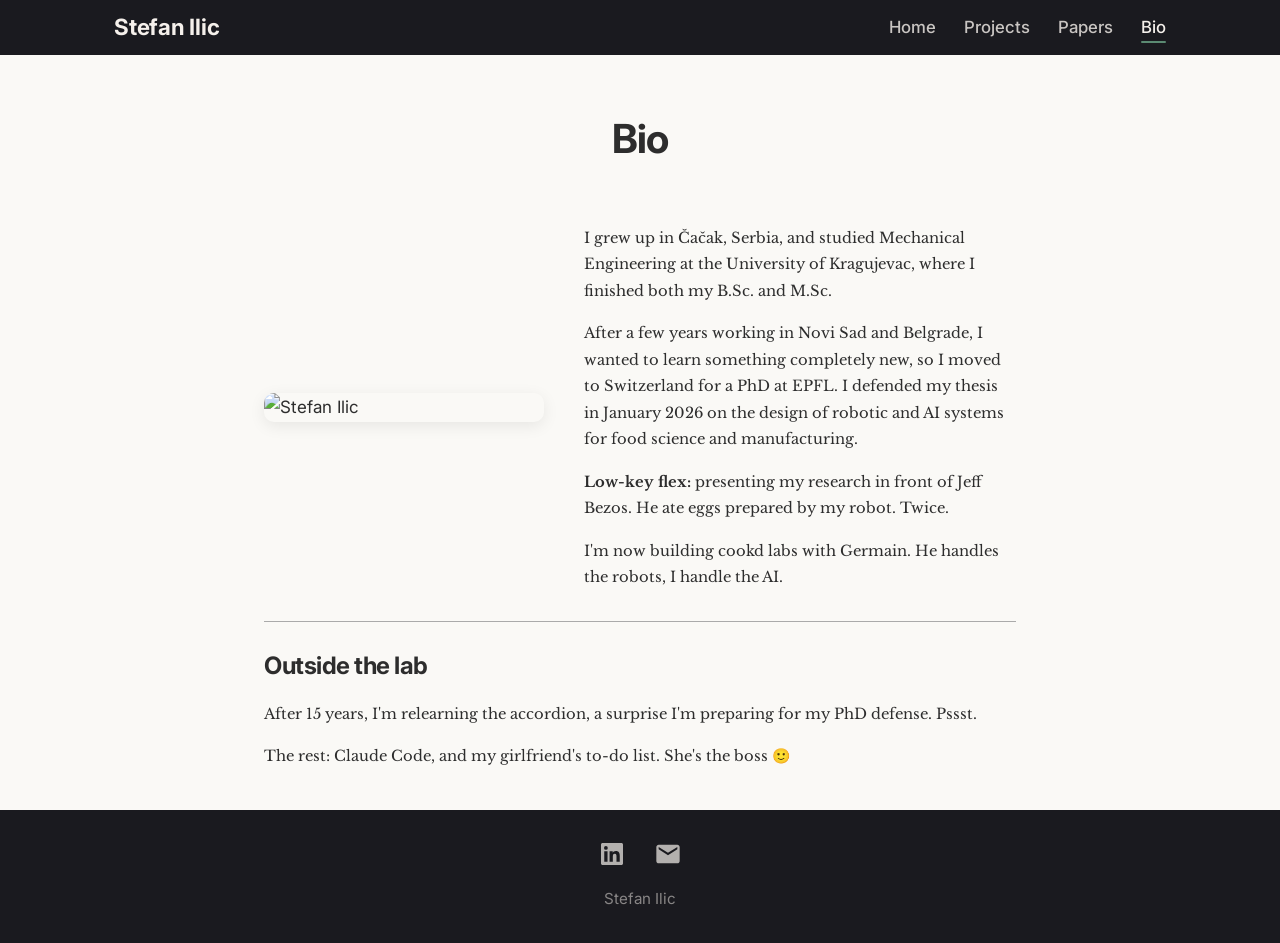
==== bio.html @ 46064a09 "Add files via upload" ====
<!DOCTYPE html>
<html lang="en">
<head>
  <meta charset="UTF-8">
  <meta name="viewport" content="width=device-width, initial-scale=1.0">
  <title>Stefan Ilic / Bio</title>
  <meta name="description" content="About Stefan Ilic — robotics researcher, mechanical engineer, and accordion player.">
  <meta property="og:title" content="Stefan Ilic / Bio">
  <meta property="og:description" content="About Stefan Ilic — the person behind the robots.">
  <meta property="og:type" content="website">
  <link rel="icon" href="favicon.svg" type="image/svg+xml">
  <link rel="preconnect" href="https://fonts.googleapis.com">
  <link rel="preconnect" href="https://fonts.gstatic.com" crossorigin>
  <link href="https://fonts.googleapis.com/css2?family=Inter:wght@400;500;600;700&family=Libre+Baskerville:ital,wght@0,400;0,700;1,400&display=swap" rel="stylesheet">
  <link rel="stylesheet" href="styles.css">
</head>
<body>

  <!-- Navbar -->
  <nav class="navbar" role="navigation" aria-label="Main navigation">
    <div class="navbar-inner">
      <a href="index.html" class="navbar-brand">Stefan Ilic</a>
      <button class="hamburger" aria-label="Toggle navigation menu" aria-expanded="false">
        <span></span><span></span><span></span>
      </button>
      <ul class="navbar-links">
        <li><a href="index.html">Home</a></li>
        <li><a href="projects.html">Projects</a></li>
        <li><a href="papers.html">Papers</a></li>
        <li><a href="bio.html" class="active">Bio</a></li>
      </ul>
    </div>
  </nav>

  <main>
    <section class="page-header">
      <h1>Bio</h1>
    </section>

    <section class="bio-section container--narrow">
      <div class="bio-intro">
        <img src="images/bio-photo.jpg" alt="Stefan Ilic" class="bio-photo" loading="lazy">
        <div class="bio-prose">
          <p>I grew up in &#268;a&#269;ak, Serbia, and studied Mechanical Engineering at the University of Kragujevac, where I finished both my B.Sc. and M.Sc.</p>
          <p>After a few years working in Novi Sad and Belgrade, I wanted to learn something completely new, so I moved to Switzerland for a PhD at EPFL. I defended my thesis in January 2026 on the design of robotic and AI systems for food science and manufacturing.</p>
          <p><strong>Low-key flex:</strong> presenting my research in front of Jeff Bezos. He ate eggs prepared by my robot. Twice.</p>
          <p>I'm now building cookd labs with Germain. He handles the robots, I handle the AI.</p>
        </div>
      </div>

      <div class="bio-fun">
        <h2>Outside the lab</h2>
        <p>After 15 years, I'm relearning the accordion, a surprise I'm preparing for my PhD defense. Pssst.</p>
        <p>The rest: Claude Code, and my girlfriend's to-do list. She's the boss &#128578;</p>
      </div>
    </section>
  </main>

  <!-- Footer -->
  <footer class="footer">
    <div class="footer-socials">
      <a href="https://www.linkedin.com/in/stefan-ilic-ch" aria-label="LinkedIn" target="_blank" rel="noopener">
        <svg viewBox="0 0 24 24"><path d="M20.447 20.452h-3.554v-5.569c0-1.328-.027-3.037-1.852-3.037-1.853 0-2.136 1.445-2.136 2.939v5.667H9.351V9h3.414v1.561h.046c.477-.9 1.637-1.85 3.37-1.85 3.601 0 4.267 2.37 4.267 5.455v6.286zM5.337 7.433a2.062 2.062 0 01-2.063-2.065 2.064 2.064 0 112.063 2.065zm1.782 13.019H3.555V9h3.564v11.452zM22.225 0H1.771C.792 0 0 .774 0 1.729v20.542C0 23.227.792 24 1.771 24h20.451C23.2 24 24 23.227 24 22.271V1.729C24 .774 23.2 0 22.222 0h.003z"/></svg>
      </a>
      <a href="mailto:stefan.ilic@epfl.ch" aria-label="Email">
        <svg viewBox="0 0 24 24"><path d="M20 4H4c-1.1 0-2 .9-2 2v12c0 1.1.9 2 2 2h16c1.1 0 2-.9 2-2V6c0-1.1-.9-2-2-2zm0 4l-8 5-8-5V6l8 5 8-5v2z"/></svg>
      </a>
    </div>
    <p class="footer-copy">Stefan Ilic</p>
  </footer>

  <script src="script.js"></script>
</body>
</html>
---- styles.css ----
/* ============================================
   Stefan Ilic — Personal Website
   ============================================ */

/* --- CSS Reset & Variables --- */
*, *::before, *::after {
  margin: 0;
  padding: 0;
  box-sizing: border-box;
}

:root {
  --bg-primary: #FAF9F6;
  --bg-secondary: #F0EBE3;
  --bg-dark: #2C2C34;
  --text-primary: #2D2D2D;
  --text-secondary: #6B6B6B;
  --text-on-dark: #F5F0EB;
  --accent: #5B8A72;
  --accent-hover: #4A7360;
  --shadow-sm: 0 2px 8px rgba(0,0,0,0.06);
  --shadow-md: 0 4px 16px rgba(0,0,0,0.08);
  --border: #E5E0D8;
  --radius: 10px;
  --nav-height: 55px;
}

html {
  scroll-behavior: smooth;
}

body {
  font-family: 'Inter', 'Helvetica Neue', sans-serif;
  font-size: 17px;
  line-height: 1.7;
  color: var(--text-primary);
  background: var(--bg-primary);
  -webkit-font-smoothing: antialiased;
  min-height: 100vh;
  display: flex;
  flex-direction: column;
}

h1, h2, h3, h4, h5, h6 {
  font-family: 'Inter', 'Helvetica Neue', sans-serif;
  letter-spacing: -0.02em;
  line-height: 1.2;
}

a {
  color: var(--accent);
  text-decoration: none;
  transition: color 0.2s ease;
}

a:hover {
  color: var(--accent-hover);
}

img {
  max-width: 100%;
  height: auto;
}

/* --- Navbar --- */
.navbar {
  position: fixed;
  top: 0;
  left: 0;
  right: 0;
  height: var(--nav-height);
  background: #1a1a1f;
  z-index: 1000;
  transition: box-shadow 0.3s ease;
  display: flex;
  align-items: center;
  justify-content: center;
}

.navbar.scrolled {
  box-shadow: 0 2px 20px rgba(0,0,0,0.15);
}

.navbar-inner {
  width: 100%;
  max-width: 1100px;
  padding: 0 24px;
  display: flex;
  align-items: center;
  justify-content: space-between;
}

.navbar-brand {
  font-size: 1.4rem;
  font-weight: 700;
  color: var(--text-on-dark);
  text-decoration: none;
  letter-spacing: -0.01em;
}

.navbar-brand:hover {
  color: #fff;
}

.navbar-links {
  display: flex;
  gap: 28px;
  list-style: none;
}

.navbar-links a {
  font-size: 1.05rem;
  font-weight: 500;
  color: var(--text-on-dark);
  text-decoration: none;
  padding: 4px 0;
  position: relative;
  opacity: 0.8;
  transition: opacity 0.2s ease;
}

.navbar-links a:hover,
.navbar-links a.active {
  opacity: 1;
}

.navbar-links a.active::after {
  content: '';
  position: absolute;
  bottom: -2px;
  left: 0;
  right: 0;
  height: 2px;
  background: var(--accent);
  border-radius: 1px;
}

.hamburger {
  display: none;
  flex-direction: column;
  gap: 5px;
  cursor: pointer;
  background: none;
  border: none;
  padding: 4px;
}

.hamburger span {
  display: block;
  width: 24px;
  height: 2px;
  background: var(--text-on-dark);
  border-radius: 2px;
  transition: transform 0.3s ease, opacity 0.3s ease;
}

.hamburger.open span:nth-child(1) {
  transform: translateY(7px) rotate(45deg);
}

.hamburger.open span:nth-child(2) {
  opacity: 0;
}

.hamburger.open span:nth-child(3) {
  transform: translateY(-7px) rotate(-45deg);
}

/* --- Main Content --- */
main {
  margin-top: var(--nav-height);
  flex: 1;
}

.container {
  max-width: 1100px;
  margin: 0 auto;
  padding: 0 24px;
}

.container--narrow {
  max-width: 800px;
  margin: 0 auto;
  padding: 0 24px;
}

/* --- Hero Section (Karpathy-style) --- */
.hero {
  padding: 40px 24px 30px;
  max-width: 750px;
  margin: 0 auto;
}

.hero-inner {
  display: flex;
  align-items: center;
  gap: 48px;
}

.hero-photo {
  width: 250px;
  height: 250px;
  border-radius: 50%;
  object-fit: cover;
  object-position: 55% center;
  border: 4px solid var(--bg-secondary);
  box-shadow: var(--shadow-md);
  flex-shrink: 0;
}

.hero-text {
  flex: 1;
  display: flex;
  flex-direction: column;
  justify-content: center;
}

.hero-name {
  font-size: 2.6rem;
  font-weight: 700;
  margin-bottom: 10px;
  color: var(--text-primary);
}

.hero-tagline {
  font-family: 'Libre Baskerville', Georgia, serif;
  font-size: 1.1rem;
  color: #1a1a1f;
  line-height: 1.4;
  margin-bottom: 6px;
}

.hero-affiliation {
  font-family: 'Libre Baskerville', Georgia, serif;
  font-size: 1.1rem;
  color: var(--text-primary);
  line-height: 1.7;
  margin-bottom: 10px;
  opacity: 0.7;
}

.hero-socials {
  display: flex;
  gap: 16px;
  flex-wrap: wrap;
  align-items: center;
}

.hero-socials a {
  display: flex;
  align-items: center;
  justify-content: center;
  width: 40px;
  height: 40px;
  border-radius: 50%;
  color: var(--text-secondary);
  transition: all 0.2s ease;
}

.hero-socials a:hover {
  color: var(--text-primary);
  transform: translateY(-2px);
}

.hero-socials svg {
  width: 28px;
  height: 28px;
  fill: currentColor;
}

.hero-socials a:last-child svg {
  width: 34px;
  height: 34px;
}

/* --- What I'm Building --- */
.building-section {
  padding: 40px 24px 35px;
  background: var(--bg-secondary);
}

.building-section h2 {
  text-align: center;
  font-size: 2rem;
  margin-bottom: 40px;
  color: var(--text-primary);
}

.building-grid {
  display: grid;
  grid-template-columns: repeat(3, 1fr);
  gap: 24px;
  max-width: 1100px;
  margin: 0 auto;
}

.building-card {
  background: #fff;
  border-radius: var(--radius);
  overflow: hidden;
  border: 1px solid var(--border);
  box-shadow: var(--shadow-sm);
  transition: transform 0.2s ease, box-shadow 0.2s ease;
  text-decoration: none;
  display: block;
}

.building-card:hover {
  transform: translateY(-7px);
  box-shadow: var(--shadow-md);
}

.building-card-img {
  width: 100%;
  aspect-ratio: 16 / 10;
  object-fit: cover;
  display: block;
}

.building-card h3 {
  font-size: 1.1rem;
  font-weight: 700;
  color: var(--text-primary);
  margin: 20px 24px 8px;
}

.building-card p {
  font-family: 'Libre Baskerville', Georgia, serif;
  font-size: 0.85rem;
  color: #4a4a4a;
  line-height: 1.7;
  margin: 0 24px 24px;
}

.building-stats {
  text-align: center;
  font-family: 'Libre Baskerville', Georgia, serif;
  font-size: 1.15rem;
  color: #555555;
  margin-top: 32px;
  line-height: 1.6;
}

.stats-dot {
  display: inline-block;
  width: 7px;
  height: 7px;
  background: #555555;
  border-radius: 50%;
  vertical-align: middle;
}

.building-more {
  text-align: center;
  margin-top: 12px;
}

.building-more a {
  font-size: 1.40rem;
  font-weight: 600;
  color: var(--accent);
}

.building-more a:hover {
  color: var(--accent-hover);
}

/* --- Timeline --- */
.timeline-section {
  padding: 60px 24px 80px;
}

.timeline {
  position: relative;
  max-width: 1100px;
}

.timeline-entry {
  display: grid;
  grid-template-columns: 200px 20px 1fr;
  gap: 0 10px;
  padding-bottom: 56px;
  position: relative;
}

.timeline-year {
  font-size: 1.1rem;
  font-weight: 700;
  color: var(--accent);
  text-align: right;
  padding-top: 0;
  line-height: 1.3;
  letter-spacing: -0.02em;
}

.timeline-marker {
  position: relative;
  display: flex;
  justify-content: center;
}

.timeline-marker::before {
  content: '';
  position: absolute;
  top: 0;
  bottom: -56px;
  width: 2px;
  background: var(--border);
}

.timeline-entry:last-child .timeline-marker::before {
  bottom: 0;
}

.timeline-marker::after {
  content: '';
  position: relative;
  top: 6px;
  width: 12px;
  height: 12px;
  background: var(--accent);
  border: 3px solid var(--bg-primary);
  border-radius: 50%;
  box-shadow: var(--shadow-sm);
  z-index: 1;
  flex-shrink: 0;
}

.timeline-content {
  padding-top: 0;
}

.timeline-title {
  font-size: 1.15rem;
  font-weight: 700;
  margin-bottom: 4px;
  color: var(--text-primary);
}

.timeline-subtitle {
  font-size: 0.9rem;
  font-weight: 500;
  color: var(--text-secondary);
  margin-bottom: 10px;
}

.timeline-text {
  font-family: 'Libre Baskerville', Georgia, serif;
  font-size: 0.92rem;
  color: var(--text-primary);
  line-height: 1.8;
}

.timeline-lead {
  font-size: 1.15rem;
  font-style: italic;
  color: var(--text-primary);
  margin-bottom: 12px;
}

.timeline-text + .timeline-text {
  margin-top: 10px;
}

.timeline-text a {
  text-decoration: underline;
  text-decoration-color: var(--accent);
  text-underline-offset: 2px;
}

/* --- Portfolio Gallery --- */
.portfolio-section {
  padding: 80px 24px 100px;
  background: var(--bg-secondary);
  border-top: 1px solid var(--border);
}

.portfolio-header {
  text-align: center;
  max-width: 600px;
  margin: 0 auto 48px;
}

.portfolio-header h2 {
  font-size: 1.8rem;
  font-weight: 700;
  color: var(--text-primary);
  margin-bottom: 12px;
}

.portfolio-header p {
  font-size: 0.95rem;
  color: var(--text-secondary);
  line-height: 1.6;
}

.portfolio-grid {
  display: grid;
  grid-template-columns: repeat(3, 1fr);
  gap: 16px;
  max-width: 1100px;
  margin: 0 auto;
}

.portfolio-item {
  position: relative;
  border-radius: var(--radius);
  overflow: hidden;
  background: var(--bg-dark);
  aspect-ratio: 4 / 3;
  cursor: pointer;
}

.portfolio-item img {
  width: 100%;
  height: 100%;
  object-fit: cover;
  display: block;
  transition: transform 0.3s ease;
}

.portfolio-item:hover img {
  transform: scale(1.05);
}

.portfolio-caption {
  position: absolute;
  bottom: 0;
  left: 0;
  right: 0;
  padding: 12px 16px;
  background: linear-gradient(transparent, rgba(0,0,0,0.7));
  color: #fff;
  font-size: 0.82rem;
  font-weight: 500;
  opacity: 0;
  transition: opacity 0.3s ease;
}

.portfolio-item:hover .portfolio-caption {
  opacity: 1;
}

/* --- Page Header (Projects / Papers) --- */
.page-header {
  text-align: center;
  padding: 60px 24px 40px;
}

.page-header h1 {
  font-size: 2.5rem;
  margin-bottom: 12px;
}

.page-header p {
  font-size: 1.05rem;
  color: var(--text-secondary);
  max-width: 550px;
  margin: 0 auto;
}

.page-header--compact {
  text-align: center;
  max-width: none;
  padding: 14px 24px 12px;
  background: var(--bg-secondary);
}

.page-header--compact > .page-header-accent {
  max-width: 800px;
  margin: 0 auto;
}

.page-header--compact h1 {
  font-size: 1.6rem;
  font-weight: 600;
  color: var(--text-secondary);
  margin-bottom: 10px;
}

.page-header--compact h1::after {
  content: '';
  display: block;
  width: 40px;
  height: 2px;
  background: var(--accent);
  margin: 10px auto 0;
  border-radius: 2px;
}

.page-header--compact p {
  font-family: 'Libre Baskerville', Georgia, serif;
  font-size: 1rem;
  line-height: 1.7;
  margin: 0;
  max-width: none;
}


/* --- Project Sections (scrollable, alternating) --- */
.project-section {
  padding: 40px 24px;
  scroll-margin-top: var(--nav-height);
}

.project-section--light {
  background: var(--bg-primary);
}

.project-section--dark {
  background: var(--bg-secondary);
}

.project-section-inner {
  max-width: 800px;
  margin: 0 auto;
}

.project-section h2 {
  font-size: 2rem;
  font-weight: 700;
  margin-bottom: 20px;
  color: var(--text-primary);
  text-align: center;
}

.project-video {
  position: relative;
  width: 100%;
  padding-bottom: 56.25%;
  margin-bottom: 20px;
  border-radius: var(--radius);
  overflow: hidden;
  box-shadow: var(--shadow-md);
  background: var(--bg-dark);
}

.project-video iframe {
  position: absolute;
  top: 0;
  left: 0;
  width: 100%;
  height: 100%;
}

.video-lazy {
  cursor: pointer;
}

.video-lazy img {
  position: absolute;
  top: 0;
  left: 0;
  width: 100%;
  height: 100%;
  object-fit: cover;
}

.video-play {
  position: absolute;
  top: 50%;
  left: 50%;
  transform: translate(-50%, -50%);
  width: 72px;
  height: 72px;
  background: url('images/yticon.png') center / contain no-repeat;
  border: none;
  cursor: pointer;
  z-index: 1;
  transition: opacity 0.2s ease;
  opacity: 0.9;
}

.video-lazy:hover .video-play {
  opacity: 1;
}

.project-desc {
  font-family: 'Libre Baskerville', Georgia, serif;
  font-size: 0.90rem;
  color: var(--text-primary);
  line-height: 1.8;
  margin-bottom: 14px;
  text-align: left;
}

.project-bullets {
  list-style: none;
  padding-left: 25px;
}

.project-bullets li {
  font-family: 'Libre Baskerville', Georgia, serif;
  font-size: 0.90rem;
  color: var(--text-primary);
  padding: 6px 0 6px 20px;
  position: relative;
  line-height: 1.7;
}

.project-bullets li::before {
  content: '';
  position: absolute;
  left: 0;
  top: 13px;
  width: 7px;
  height: 7px;
  background: var(--accent);
  border-radius: 50%;
}

/* --- Papers --- */
.papers-section {
  padding: 20px 24px 100px;
}

.papers-year-group {
  margin-bottom: 48px;
}

.papers-year {
  font-size: 1.5rem;
  font-weight: 700;
  color: var(--accent);
  margin-bottom: 0;
  padding-bottom: 10px;
  border-bottom: 2px solid var(--border);
}

.paper-entry {
  padding: 20px 0;
  border-bottom: 1px solid var(--border);
}

.paper-entry:last-child {
  border-bottom: none;
}

.paper-title {
  font-family: 'Libre Baskerville', Georgia, serif;
  font-size: 1.05rem;
  font-weight: 700;
  margin-bottom: 6px;
  line-height: 1.4;
}

.paper-title a {
  color: var(--text-primary);
}

.paper-title a:hover {
  color: var(--accent);
}

.paper-authors {
  font-size: 0.9rem;
  color: var(--text-secondary);
  margin-bottom: 4px;
}

.paper-authors strong {
  color: var(--text-primary);
}

.paper-venue {
  font-size: 0.88rem;
  color: var(--text-secondary);
  font-style: italic;
  margin-bottom: 8px;
}

.paper-links {
  display: flex;
  gap: 14px;
}

.paper-links a {
  font-size: 0.82rem;
  font-weight: 600;
  color: var(--accent);
  padding: 3px 10px;
  border: 1px solid var(--accent);
  border-radius: 4px;
  transition: all 0.2s ease;
}

.paper-links a:hover {
  background: var(--accent);
  color: #fff;
}

/* --- Bio Page --- */
.bio-section {
  padding: 10px 24px 40px;
}

.bio-intro {
  display: flex;
  gap: 40px;
  align-items: center;
  margin-bottom: 30px;
}

.bio-photo {
  width: 280px;
  border-radius: var(--radius);
  box-shadow: var(--shadow-md);
  flex-shrink: 0;
}

.bio-prose p {
  font-family: 'Libre Baskerville', Georgia, serif;
  font-size: 0.92rem;
  color: var(--text-primary);
  line-height: 1.8;
  margin-bottom: 16px;
}

.bio-prose p:last-child {
  margin-bottom: 0;
}

.bio-fun {
  border-top: 1.7px solid #aaa;
  padding-top: 30px;
}

.bio-fun h2 {
  font-size: 1.5rem;
  margin-bottom: 20px;
  color: var(--text-primary);
}

.bio-fun p {
  font-family: 'Libre Baskerville', Georgia, serif;
  font-size: 0.92rem;
  color: var(--text-primary);
  line-height: 1.8;
  margin-bottom: 16px;
}

.bio-fun p:last-child {
  margin-bottom: 0;
}

@media (max-width: 768px) {
  .bio-intro {
    flex-direction: column;
    gap: 28px;
  }

  .bio-photo {
    width: 100%;
    max-width: 300px;
  }
}

.paper-preprint {
  font-size: 0.82rem;
  font-weight: 600;
  color: var(--accent);
  margin-top: 8px;
}

.scholar-link {
  text-align: center;
  margin-top: -20px;
  margin-bottom: 40px;
}

.scholar-link a {
  font-size: 1.05rem;
  font-weight: 600;
  color: var(--accent);
  padding: 10px 24px;
  border: 2px solid var(--accent);
  border-radius: 30px;
  transition: all 0.2s ease;
  display: inline-block;
}

.scholar-link a:hover {
  background: var(--accent);
  color: #fff;
}

/* --- Footer --- */
.footer {
  background: #1a1a1f;
  padding: 24px 24px;
  text-align: center;
}

.footer-socials {
  display: flex;
  justify-content: center;
  gap: 16px;
  margin-bottom: 12px;
}

.footer-socials a {
  display: flex;
  align-items: center;
  justify-content: center;
  width: 40px;
  height: 40px;
  border-radius: 50%;
  color: var(--text-on-dark);
  opacity: 0.7;
  transition: all 0.2s ease;
}

.footer-socials a:hover {
  opacity: 1;
  color: var(--accent);
  transform: translateY(-2px);
}

.footer-socials svg {
  width: 22px;
  height: 22px;
  fill: currentColor;
}

.footer-socials a:last-child svg {
  width: 28px;
  height: 28px;
}

.footer-copy {
  font-size: 0.95rem;
  color: var(--text-on-dark);
  opacity: 0.5;
  margin-bottom: 8px;
}

.footer-tagline {
  font-size: 0.82rem;
  font-style: italic;
  color: var(--text-on-dark);
  opacity: 0.4;
}

/* --- Mobile Responsive --- */
@media (max-width: 768px) {
  .navbar-links {
    display: none;
    flex-direction: column;
    position: absolute;
    top: var(--nav-height);
    left: 0;
    right: 0;
    background: var(--bg-dark);
    padding: 16px 24px;
    gap: 12px;
    box-shadow: var(--shadow-md);
  }

  .navbar-links.open {
    display: flex;
  }

  .hamburger {
    display: flex;
  }

  .hero {
    padding: 70px 20px 50px;
  }

  .hero-inner {
    flex-direction: column;
    text-align: center;
    gap: 28px;
  }

  .hero-photo {
    width: 140px;
    height: 140px;
  }

  .hero-name {
    font-size: 2.2rem;
  }

  .hero-socials {
    justify-content: center;
  }

  /* Mobile building grid */
  .building-grid {
    grid-template-columns: 1fr;
    gap: 20px;
  }

  .building-section {
    padding: 50px 20px 60px;
  }

  /* Mobile timeline */
  .timeline-entry {
    grid-template-columns: 16px 1fr;
    gap: 0 16px;
  }

  .timeline-year {
    grid-column: 1 / -1;
    text-align: left;
    margin-bottom: 8px;
    font-size: 1rem;
  }

  .timeline-marker {
    grid-column: 1;
    grid-row: 2;
  }

  .timeline-content {
    grid-column: 2;
    grid-row: 2;
  }

  /* Project sections */
  .project-section {
    padding: 60px 20px;
  }

  .project-section h2 {
    font-size: 1.4rem;
  }

  /* Portfolio grid */
  .portfolio-grid {
    grid-template-columns: repeat(2, 1fr);
    gap: 12px;
  }

  .portfolio-section {
    padding: 60px 20px 80px;
  }

  .portfolio-caption {
    opacity: 1;
  }

  .page-header {
    padding: 60px 20px 30px;
  }

  .page-header h1 {
    font-size: 2rem;
  }

}

@media (max-width: 480px) {
  body {
    font-size: 16px;
  }

  .hero-name {
    font-size: 1.8rem;
  }

  .hero-tagline {
    font-size: 1rem;
  }
}

/* --- Print Styles (Papers) --- */
@media print {
  .navbar, .footer, .hamburger {
    display: none !important;
  }

  main {
    margin-top: 0;
  }

  .paper-entry {
    opacity: 1 !important;
    transform: none !important;
  }

  .paper-links a {
    border: none;
    padding: 0;
    color: var(--text-secondary);
  }

  .paper-links a::after {
    content: " (" attr(href) ")";
    font-size: 0.75rem;
  }
}

/* --- Focus States for Accessibility --- */
a:focus-visible,
button:focus-visible {
  outline: 2px solid var(--accent);
  outline-offset: 2px;
}

/* --- Utility --- */
.sr-only {
  position: absolute;
  width: 1px;
  height: 1px;
  padding: 0;
  margin: -1px;
  overflow: hidden;
  clip: rect(0,0,0,0);
  white-space: nowrap;
  border: 0;
}
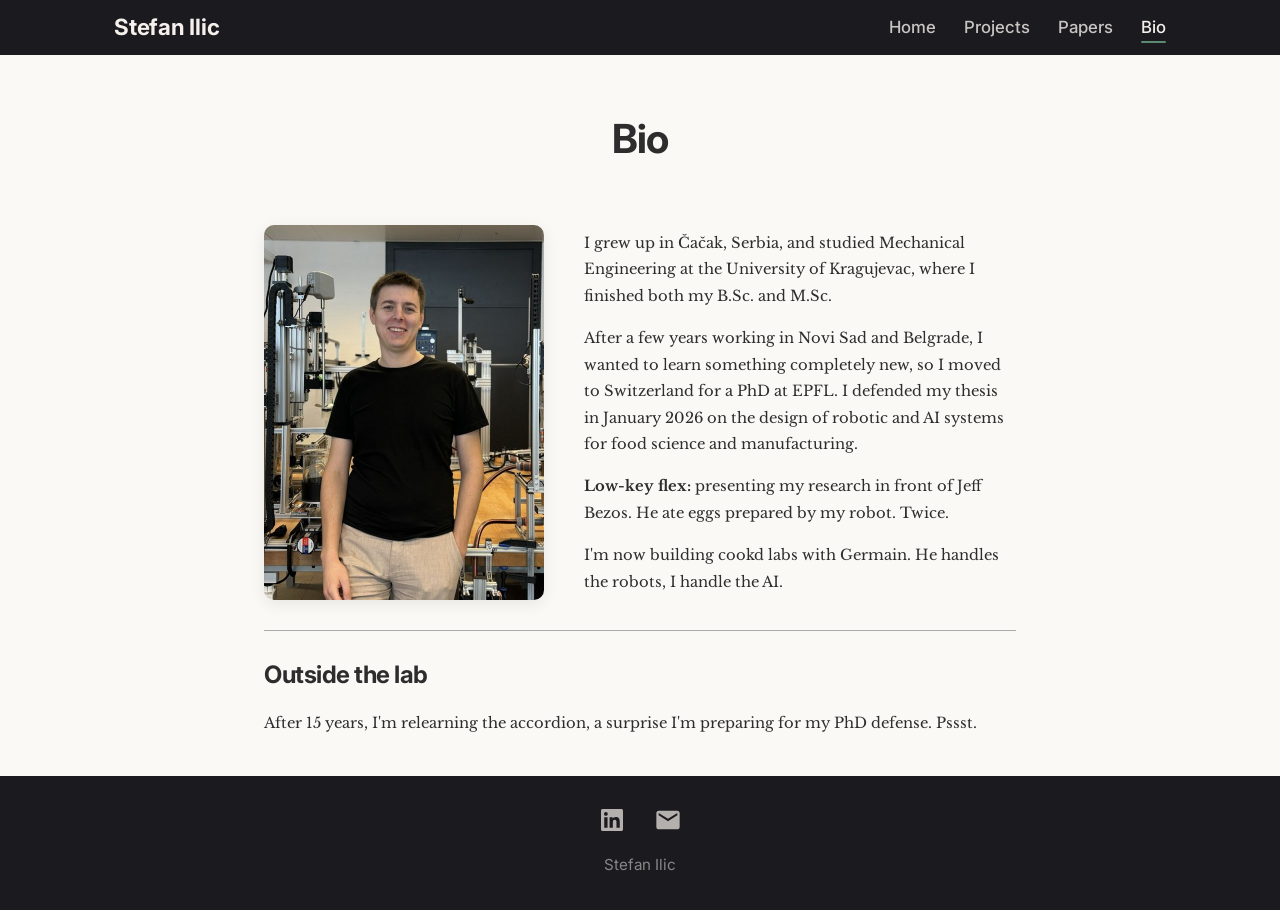
==== commit 6c47c689: "Remove personal interests from bio section Removed a sentence about personal interests." ====
--- a/bio.html
+++ b/bio.html
@@ -51,7 +51,6 @@
       <div class="bio-fun">
         <h2>Outside the lab</h2>
         <p>After 15 years, I'm relearning the accordion, a surprise I'm preparing for my PhD defense. Pssst.</p>
-        <p>The rest: Claude Code, and my girlfriend's to-do list. She's the boss &#128578;</p>
       </div>
     </section>
   </main>
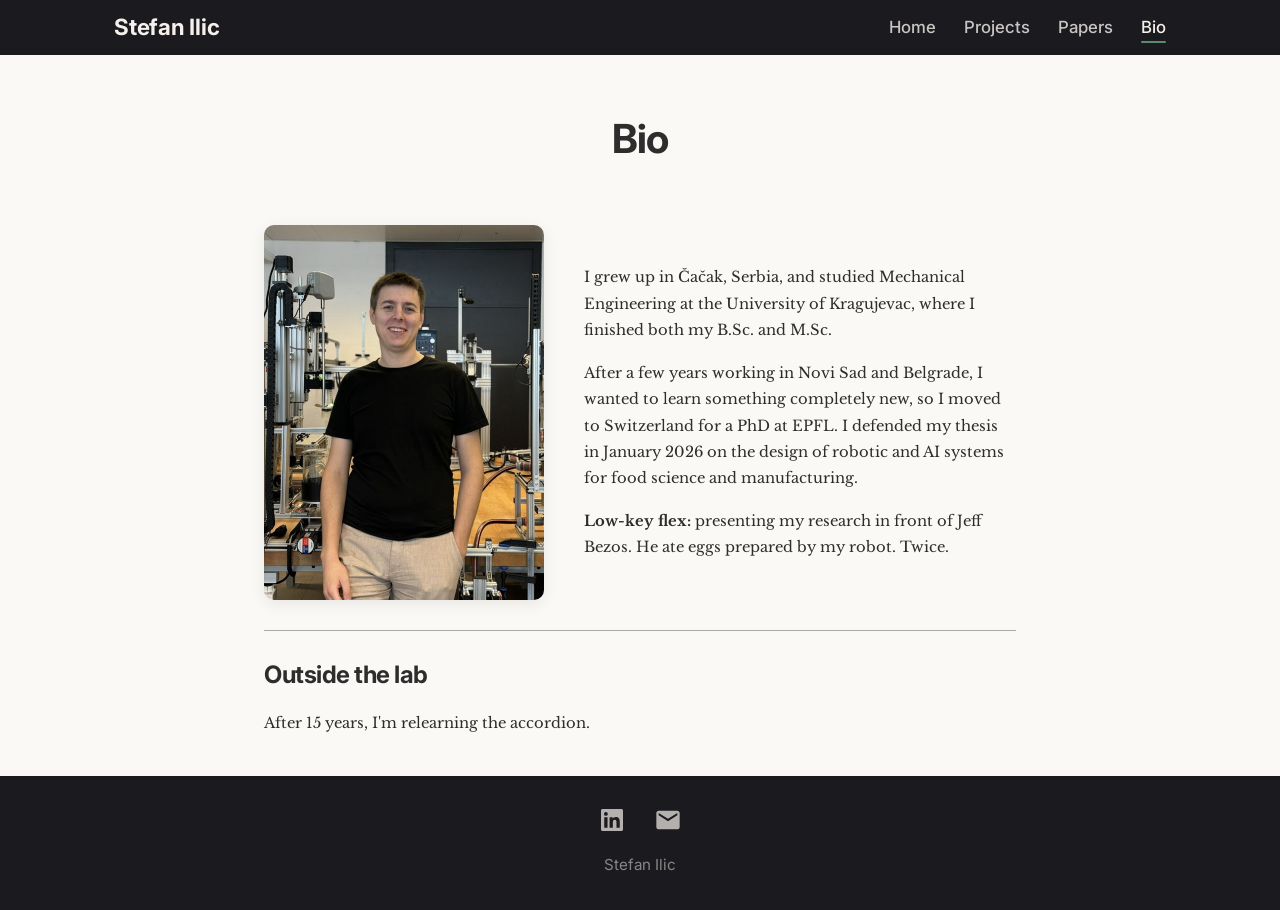
==== commit b6be55e4: "Bio: remove cookd labs line and PhD defense accordion surprise Co-Authored-By: Claude Opus 5.5 <nore" ====
--- a/bio.html
+++ b/bio.html
@@ -44,13 +44,12 @@
           <p>I grew up in &#268;a&#269;ak, Serbia, and studied Mechanical Engineering at the University of Kragujevac, where I finished both my B.Sc. and M.Sc.</p>
           <p>After a few years working in Novi Sad and Belgrade, I wanted to learn something completely new, so I moved to Switzerland for a PhD at EPFL. I defended my thesis in January 2026 on the design of robotic and AI systems for food science and manufacturing.</p>
           <p><strong>Low-key flex:</strong> presenting my research in front of Jeff Bezos. He ate eggs prepared by my robot. Twice.</p>
-          <p>I'm now building cookd labs with Germain. He handles the robots, I handle the AI.</p>
         </div>
       </div>
 
       <div class="bio-fun">
         <h2>Outside the lab</h2>
-        <p>After 15 years, I'm relearning the accordion, a surprise I'm preparing for my PhD defense. Pssst.</p>
+        <p>After 15 years, I'm relearning the accordion.</p>
       </div>
     </section>
   </main>
--- a/styles.css
+++ b/styles.css
@@ -230,6 +230,23 @@
   margin-bottom: 6px;
 }
 
+.hero-team {
+  font-size: 0.9em;
+  color: #4F4F4F;
+}
+
+.hero-team a {
+  color: inherit;
+  text-decoration: underline;
+  text-decoration-color: rgba(107, 107, 107, 0.35);
+  text-underline-offset: 3px;
+}
+
+.hero-team a:hover {
+  color: var(--accent);
+  text-decoration-color: var(--accent);
+}
+
 .hero-affiliation {
   font-family: 'Libre Baskerville', Georgia, serif;
   font-size: 1.1rem;
@@ -868,6 +885,15 @@
   margin-bottom: 40px;
 }
 
+.papers-note {
+  text-align: center;
+  font-style: italic;
+  font-size: 1.2rem;
+  font-weight: 600;
+  color: var(--accent);
+  margin: 0 0 40px;
+}
+
 .scholar-link a {
   font-size: 1.05rem;
   font-weight: 600;
